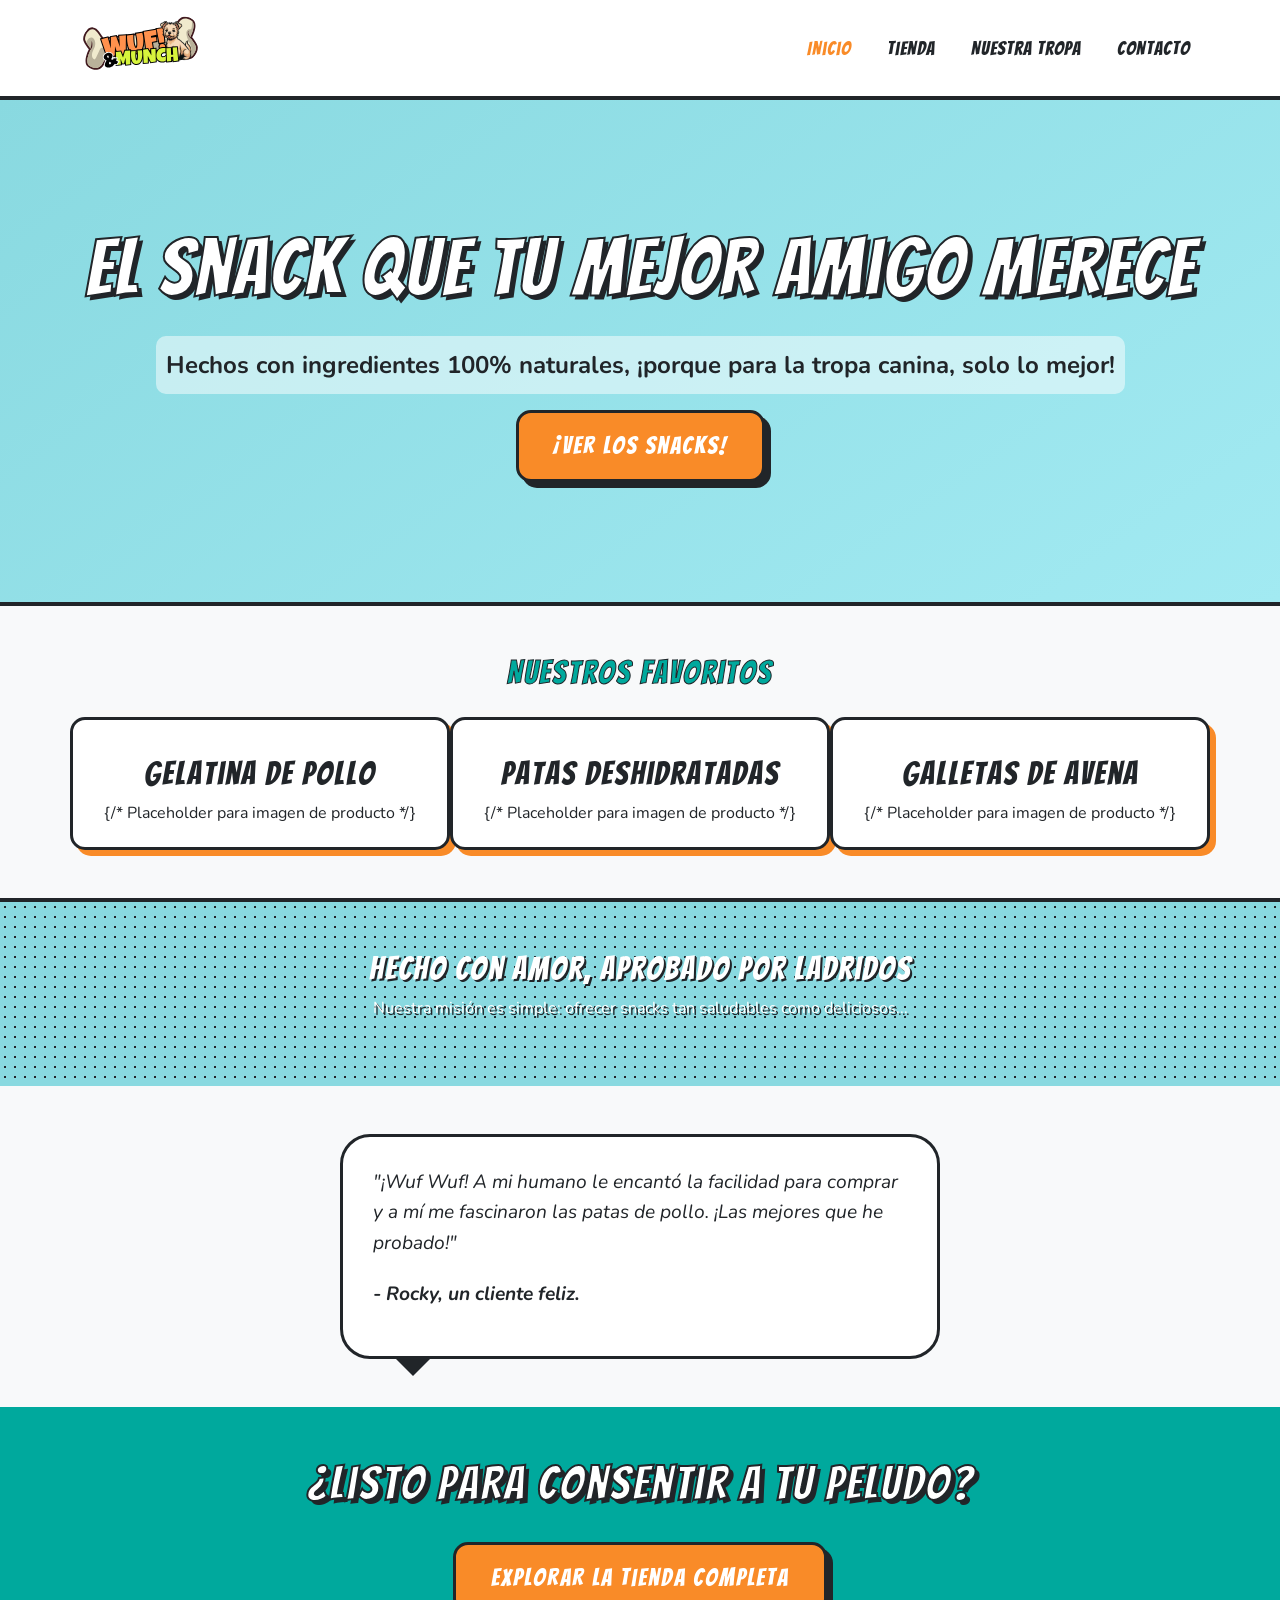
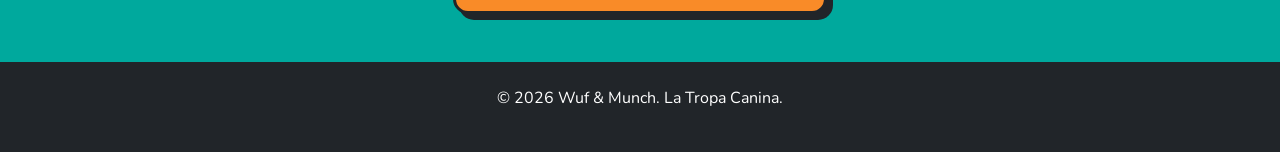
==== index.html @ 4ab07909 "Wuf & Munch version 1.0" ====
<!DOCTYPE html>
<html lang="es">
<head>
    <meta charset="UTF-8">
    <meta name="viewport" content="width=device-width, initial-scale=1.0">
    <title>Wuf & Munch - Snacks Naturales para la Tropa Canina</title>
    
    <link href="https://cdn.jsdelivr.net/npm/bootstrap@5.3.3/dist/css/bootstrap.min.css" rel="stylesheet">
    
    <link rel="preconnect" href="https://fonts.googleapis.com">
    <link rel="preconnect" href="https://fonts.gstatic.com" crossorigin>
    <link href="https://fonts.googleapis.com/css2?family=Bangers&family=Nunito:wght@400;700&display=swap" rel="stylesheet">

    <link rel="stylesheet" href="style.css">
</head>
<body>

    <nav class="navbar navbar-expand-lg">
        <div class="container">
            <a class="navbar-brand" href="#">
                <img src="img/logo 3.svg" alt="Wuf & Munch Logo" style="height:  70px;">
            </a>
            <button class="navbar-toggler" type="button" data-bs-toggle="collapse" data-bs-target="#navbarNav" aria-controls="navbarNav" aria-expanded="false" aria-label="Toggle navigation">
                <span class="navbar-toggler-icon"></span>
            </button>
            <div class="collapse navbar-collapse" id="navbarNav">
                <ul class="navbar-nav ms-auto">
                    <li class="nav-item"><a class="nav-link active" href="index.html">Inicio</a></li>
                    <li class="nav-item"><a class="nav-link" href="tienda.html">Tienda</a></li>
                    <li class="nav-item"><a class="nav-link" href="nosotros.html">Nuestra Tropa</a></li>
                    <li class="nav-item"><a class="nav-link" href="contacto.html">Contacto</a></li>
                </ul>
            </div>
        </div>
    </nav>

    <main>
        <section class="hero-section text-center">
            <div class="container">
                <h1>El Snack que tu Mejor Amigo Merece</h1>
                <p class="lead">Hechos con ingredientes 100% naturales, ¡porque para la tropa canina, solo lo mejor!</p>
                <a href="tienda.html" class="btn btn-primary btn-lg">¡Ver los Snacks!</a>
            </div>
        </section>

        <section id="productos-destacados" class="py-5">
            <div class="container">
                <h2 class="text-center">Nuestros Favoritos</h2>
                <div class="row mt-4">
                    <div class="col-md-4 text-center product-item">
                        <h3>Gelatina de Pollo</h3>
                        {/* Placeholder para imagen de producto */}
                    </div>
                    <div class="col-md-4 text-center product-item">
                        <h3>Patas Deshidratadas</h3>
                        {/* Placeholder para imagen de producto */}
                    </div>
                    <div class="col-md-4 text-center product-item">
                        <h3>Galletas de Avena</h3>
                        {/* Placeholder para imagen de producto */}
                    </div>
                </div>
            </div>
        </section>

        <section id="filosofia" class="py-5">
            <div class="container text-center">
                <h2>Hecho con Amor, Aprobado por Ladridos</h2>
                <p>Nuestra misión es simple: ofrecer snacks tan saludables como deliciosos...</p>
            </div>
        </section>
        
        <section id="testimonios" class="py-5">
            <div class="testimonial-bubble">
                <p>"¡Wuf Wuf! A mi humano le encantó la facilidad para comprar y a mí me fascinaron las patas de pollo. ¡Las mejores que he probado!"</p>
                <p class="testimonial-author">- Rocky, un cliente feliz.</p>
            </div>
            
        </section>

        <section id="cta-final" class="py-5 text-center">
            <div class="container">
                <h2>¿Listo para Consentir a tu Peludo?</h2>
                <a href="tienda.html" class="btn btn-primary btn-lg">Explorar la Tienda Completa</a>
            </div>
        </section>
    </main>
    
    <footer class="py-4 text-center">
        <div class="container">
            <p>&copy; <span id="currentYear"></span> Wuf & Munch. La Tropa Canina.</p>
        </div>
    </footer>
    
    <script src="https://cdn.jsdelivr.net/npm/bootstrap@5.3.3/dist/js/bootstrap.bundle.min.js"></script>
    <script>
        document.getElementById('currentYear').textContent = new Date().getFullYear();
    </script>
</body>
</html>
---- style.css ----
/* ============================================= */
/* ========== VARIABLES Y ESTILOS GLOBALES ========= */
/* ============================================= */

:root {
    /* Paleta de Colores "Wuf & Munch" */
    --clr-naranja-wm: #F98B28; /* Naranja vibrante del logo */
    --clr-verde-wm: #00A99D;   /* Verde/Turquesa del logo */
    --clr-azul-wm: #89D9E0;    /* Azul claro del fondo del logo */
    --clr-negro-comic: #212529; /* Negro para bordes y texto principal */
    --clr-blanco: #FFFFFF;
    --clr-fondo-claro: #F8F9FA; /* Un gris muy suave para fondos de sección */

    /* Fuentes */
    --font-titulos: 'Bangers', cursive; /* Fuente estilo cómic para títulos */
    --font-cuerpo: 'Nunito', sans-serif; /* Fuente redondeada y amigable para texto */
}

body {
    font-family: var(--font-cuerpo);
    font-size: 16px; /* Tamaño base */
    line-height: 1.6; /* Espaciado entre líneas para mejor legibilidad */
    color: var(--clr-negro-comic);
}

h1, h2, h3, h4, h5, h6 {
    font-family: var(--font-titulos);
    letter-spacing: 2px; /* Un poco de espacio entre letras para el estilo cómic */
}

/* ============================================= */
/* ============ BARRA DE NAVEGACIÓN (NAVBAR) =========== */
/* ============================================= */

.navbar {
    background-color: var(--clr-blanco);
    border-bottom: 4px solid var(--clr-negro-comic); /* Borde grueso estilo cómic */
    padding: 0.5rem 0;
}

.navbar-brand img {
    transition: transform 0.3s ease;
}

.navbar-brand img:hover {
    transform: rotate(-5deg) scale(1.1); /* Efecto divertido al pasar el mouse sobre el logo */
}

.navbar .nav-link {
    font-family: var(--font-titulos);
    font-size: 1.2rem;
    color: var(--clr-negro-comic);
    margin-left: 20px;
    letter-spacing: 1px;
    transition: color 0.3s ease;
}

.navbar .nav-link:hover,
.navbar .nav-link.active {
    color: var(--clr-naranja-wm); /* Color naranja al pasar el mouse o en la página activa */
}

/* Estilo para el botón de hamburguesa en móviles */
.navbar-toggler {
    border: 2px solid var(--clr-negro-comic);
}

.navbar-toggler-icon {
    /* Esto reemplaza el ícono por defecto de Bootstrap por uno que usa nuestro color naranja */
    background-image: url("data:image/svg+xml,%3csvg xmlns='http://www.w3.org/2000/svg' viewBox='0 0 30 30'%3e%3cpath stroke='%23F98B28' stroke-linecap='round' stroke-miterlimit='10' stroke-width='2' d='M4 7h22M4 15h22M4 23h22'/%3e%3c/svg%3e");
}

/* ============================================= */
/* ================= HERO SECTION ================ */
/* ============================================= */

.hero-section {
    /* Creamos un fondo con un degradado de nuestros colores */
    background: linear-gradient(145deg, var(--clr-azul-wm) 0%, #a2eaf2 100%);
    padding: 120px 0; /* Mucho espaciado para que sea impactante */
}

.hero-section h1 {
    font-size: 5rem; /* Tamaño de fuente grande */
    color: var(--clr-blanco);
    /* Este es un truco para crear un borde negro alrededor del texto, ¡muy estilo cómic! */
    -webkit-text-stroke: 2px var(--clr-negro-comic);
    text-stroke: 2px var(--clr-negro-comic);
    text-shadow: 4px 4px 0 var(--clr-negro-comic); /* Sombra dura para efecto 3D */
    margin-bottom: 20px;
}

.hero-section .lead {
    font-family: var(--font-cuerpo);
    font-weight: 700; /* Bold */
    font-size: 1.5rem;
    color: var(--clr-negro-comic);
    background-color: rgba(255, 255, 255, 0.5); /* Fondo semitransparente para el subtítulo */
    padding: 10px;
    border-radius: 10px;
    display: inline-block; /* Para que el fondo solo ocupe el espacio del texto */
}

.hero-section .btn {
    font-family: var(--font-titulos);
    font-size: 1.5rem;
    letter-spacing: 2px;
    background-color: var(--clr-naranja-wm);
    color: var(--clr-blanco);
    border: 3px solid var(--clr-negro-comic);
    border-radius: 15px;
    padding: 15px 35px;
    box-shadow: 6px 6px 0 var(--clr-negro-comic); /* Sombra dura para el botón */
    transition: all 0.2s ease;
}

.hero-section .btn:hover {
    background-color: var(--clr-verde-wm);
    transform: translate(2px, 2px); /* Mover el botón */
    box-shadow: 4px 4px 0 var(--clr-negro-comic); /* Reducir la sombra para dar efecto de "presionado" */
}

/* ============================================= */
/* ============ PRODUCTOS DESTACADOS ============ */
/* ============================================= */

#productos-destacados {
    background-color: var(--clr-fondo-claro);
    border-top: 4px solid var(--clr-negro-comic);
    border-bottom: 4px solid var(--clr-negro-comic);
}

#productos-destacados h2 {
    color: var(--clr-verde-wm);
    -webkit-text-stroke: 1px var(--clr-negro-comic);
    text-stroke: 1px var(--clr-negro-comic);
}

.product-item { /* Añadiremos esta clase a los divs de los productos en el HTML */
    background-color: var(--clr-blanco);
    border: 3px solid var(--clr-negro-comic);
    border-radius: 15px;
    padding: 20px;
    box-shadow: 6px 6px 0 var(--clr-naranja-wm); /* Sombra de color naranja */
}

.product-item h3 {
    font-size: 2rem;
    color: var(--clr-negro-comic);
    margin-top: 15px;
}

/* ============================================= */
/* =========== FILOSOFÍA Y TESTIMONIOS ========== */
/* ============================================= */

#filosofia {
    background-color: var(--clr-azul-wm);
    color: var(--clr-blanco);
    /* Usaremos un patrón de puntos sutil como en el logo */
    background-image: radial-gradient(var(--clr-negro-comic) 1px, transparent 1px);
    background-size: 10px 10px;
}

#filosofia h2, #filosofia p {
    color: var(--clr-blanco);
    text-shadow: 2px 2px 0 var(--clr-negro-comic); /* Sombra para legibilidad sobre el patrón */
}

#testimonios {
    background-color: var(--clr-fondo-claro);
}

#testimonios h2 {
    color: var(--clr-naranja-wm);
    -webkit-text-stroke: 1px var(--clr-negro-comic);
    text-stroke: 1px var(--clr-negro-comic);
}

.testimonial-bubble {
    background-color: var(--clr-blanco);
    border: 3px solid var(--clr-negro-comic);
    padding: 30px;
    border-radius: 30px;
    max-width: 600px; /* Limitar el ancho */
    margin: 0 auto; /* Centrar */
    position: relative;
    font-size: 1.2rem;
    font-style: italic;
}

/* Triángulo para la burbuja de diálogo (estilo cómic) */
.testimonial-bubble::after {
    content: '';
    position: absolute;
    bottom: -20px; /* Posición del triángulo */
    left: 50px;
    border-width: 20px 20px 0;
    border-style: solid;
    border-color: var(--clr-negro-comic) transparent;
    display: block;
    width: 0;
}

.testimonial-author {
    margin-top: 20px;
    font-weight: 700;
}

/* ============================================= */
/* =============== CTA FINAL Y FOOTER ================ */
/* ============================================= */

#cta-final {
    background-color: var(--clr-verde-wm);
    padding: 80px 0;
}

#cta-final h2 {
    font-size: 3rem;
    color: var(--clr-blanco);
    -webkit-text-stroke: 2px var(--clr-negro-comic);
    text-stroke: 2px var(--clr-negro-comic);
    text-shadow: 4px 4px 0 var(--clr-negro-comic);
    margin-bottom: 30px;
}

#cta-final .btn {
    /* Reutilizamos el estilo del botón del hero */
    font-family: var(--font-titulos);
    font-size: 1.5rem;
    letter-spacing: 2px;
    background-color: var(--clr-naranja-wm);
    color: var(--clr-blanco);
    border: 3px solid var(--clr-negro-comic);
    border-radius: 15px;
    padding: 15px 35px;
    box-shadow: 6px 6px 0 var(--clr-negro-comic);
    transition: all 0.2s ease;
}

#cta-final .btn:hover {
    background-color: var(--clr-blanco);
    color: var(--clr-naranja-wm);
    transform: translate(2px, 2px);
    box-shadow: 4px 4px 0 var(--clr-negro-comic);
}

footer {
    background-color: var(--clr-negro-comic);
    color: var(--clr-blanco);
    padding: 20px 0;
}

/* ============================================= */
/* ============= PÁGINA DE TIENDA ============== */
/* ============================================= */

/* Estilo para el título H1 de la página de la tienda */
main h1.text-center {
    color: var(--clr-verde-wm);
    -webkit-text-stroke: 1px var(--clr-negro-comic);
    text-stroke: 2px var(--clr-negro-comic);
    text-shadow: 3px 3px 0 rgba(0,0,0,0.3);
}

/* Estilos para las tarjetas de producto en la tienda */
.product-card {
    background-color: var(--clr-blanco);
    border: 2px solid var(--clr-negro-comic);
    border-radius: 10px;
    box-shadow: 4px 4px 0 var(--clr-negro-comic); /* Sombra dura para efecto 3D */
    transition: all 0.2s ease-in-out;
    height: 100%; /* Para que todas las tarjetas en una fila tengan la misma altura */
    display: flex;
    flex-direction: column; /* Organiza el contenido en columna */
}

.product-card:hover {
    transform: translate(-3px, -3px); /* Efecto de "salto" al pasar el mouse */
    box-shadow: 9px 9px 0 var(--clr-negro-comic);
}

.product-card .card-img-top {
    border-bottom: 3px solid var(--clr-negro-comic);
}

.product-card .card-body {
    padding: 1rem;
    display: flex;
    flex-direction: column;
    flex-grow: 1; /* Permite que el card-body crezca para llenar el espacio */
}

.product-card .card-title {
    font-family: var(--font-titulos);
    font-size: 1.5rem;
    color: var(--clr-negro-comic);
    text-stroke: 1px var(--clr-negro-comic);
    text-shadow: 3px 3px 0 rgba(0,0,0,0.1);
    letter-spacing: 1px;
}

.product-card .card-text {
    font-family: var(--font-cuerpo);
    font-size: 0.9rem;
    flex-grow: 1; /* Empuja el precio y el botón hacia abajo */
}

.product-card .card-text small {
    font-weight: 700;
}

/* Estilo para el botón "Añadir al Carrito" */
.product-card .btn {
    font-family: var(--font-titulos);
    background-color: var(--clr-naranja-wm);
    color: var(--clr-blanco);
    border: 2px solid var(--clr-negro-comic);
    border-radius: 8px;
    letter-spacing: 1px;
    box-shadow: 3px 3px 0 var(--clr-negro-comic);
    transition: all 0.2s ease;
    width: 100%; /* El botón ocupa todo el ancho de la tarjeta */
}

.product-card .btn:hover {
    background-color: var(--clr-verde-wm);
    transform: translate(1px, 1px);
    box-shadow: 2px 2px 0 var(--clr-negro-comic);
}

/* ============================================= */
/* ============= PÁGINA DE CONTACTO ============ */
/* ============================================= */

/* Estilo para el contenedor de la información de contacto directo */
.contact-info-item {
    margin-bottom: 1rem; /* Espacio entre los ítems de contacto */
    font-size: 1.1rem;
}

.contact-info-item strong {
    color: var(--clr-verde-wm); /* Color de acento para 'WhatsApp:' y 'Email:' */
}

/* Estilo para los campos del formulario */
#contact-form .form-label {
    font-family: var(--font-cuerpo);
    font-weight: 700; /* Hacemos las etiquetas un poco más gruesas */
    color: var(--clr-negro-comic);
}

#contact-form .form-control {
    border: 2px solid var(--clr-negro-comic); /* Borde consistente con el estilo */
    border-radius: 8px;
    padding: 10px;
    transition: box-shadow 0.2s ease, border-color 0.2s ease;
}

/* Efecto al hacer clic o enfocarse en un campo del formulario */
#contact-form .form-control:focus {
    border-color: var(--clr-naranja-wm);
    box-shadow: 0 0 0 3px rgba(249, 139, 40, 0.4); /* Sombra exterior naranja */
    outline: none; /* Quitamos el borde azul por defecto del navegador */
}

/* Estilo para el botón de Enviar del formulario */
#contact-form .btn {
    /* Reutilizamos el estilo de nuestros botones principales */
    font-family: var(--font-titulos);
    font-size: 1.2rem;
    letter-spacing: 2px;
    background-color: var(--clr-naranja-wm);
    color: var(--clr-blanco);
    border: 3px solid var(--clr-negro-comic);
    border-radius: 15px;
    padding: 10px 30px;
    box-shadow: 4px 4px 0 var(--clr-negro-comic);
    transition: all 0.2s ease;
}

#contact-form .btn:hover {
    background-color: var(--clr-verde-wm);
    transform: translate(2px, 2px);
    box-shadow: 2px 2px 0 var(--clr-negro-comic);
}
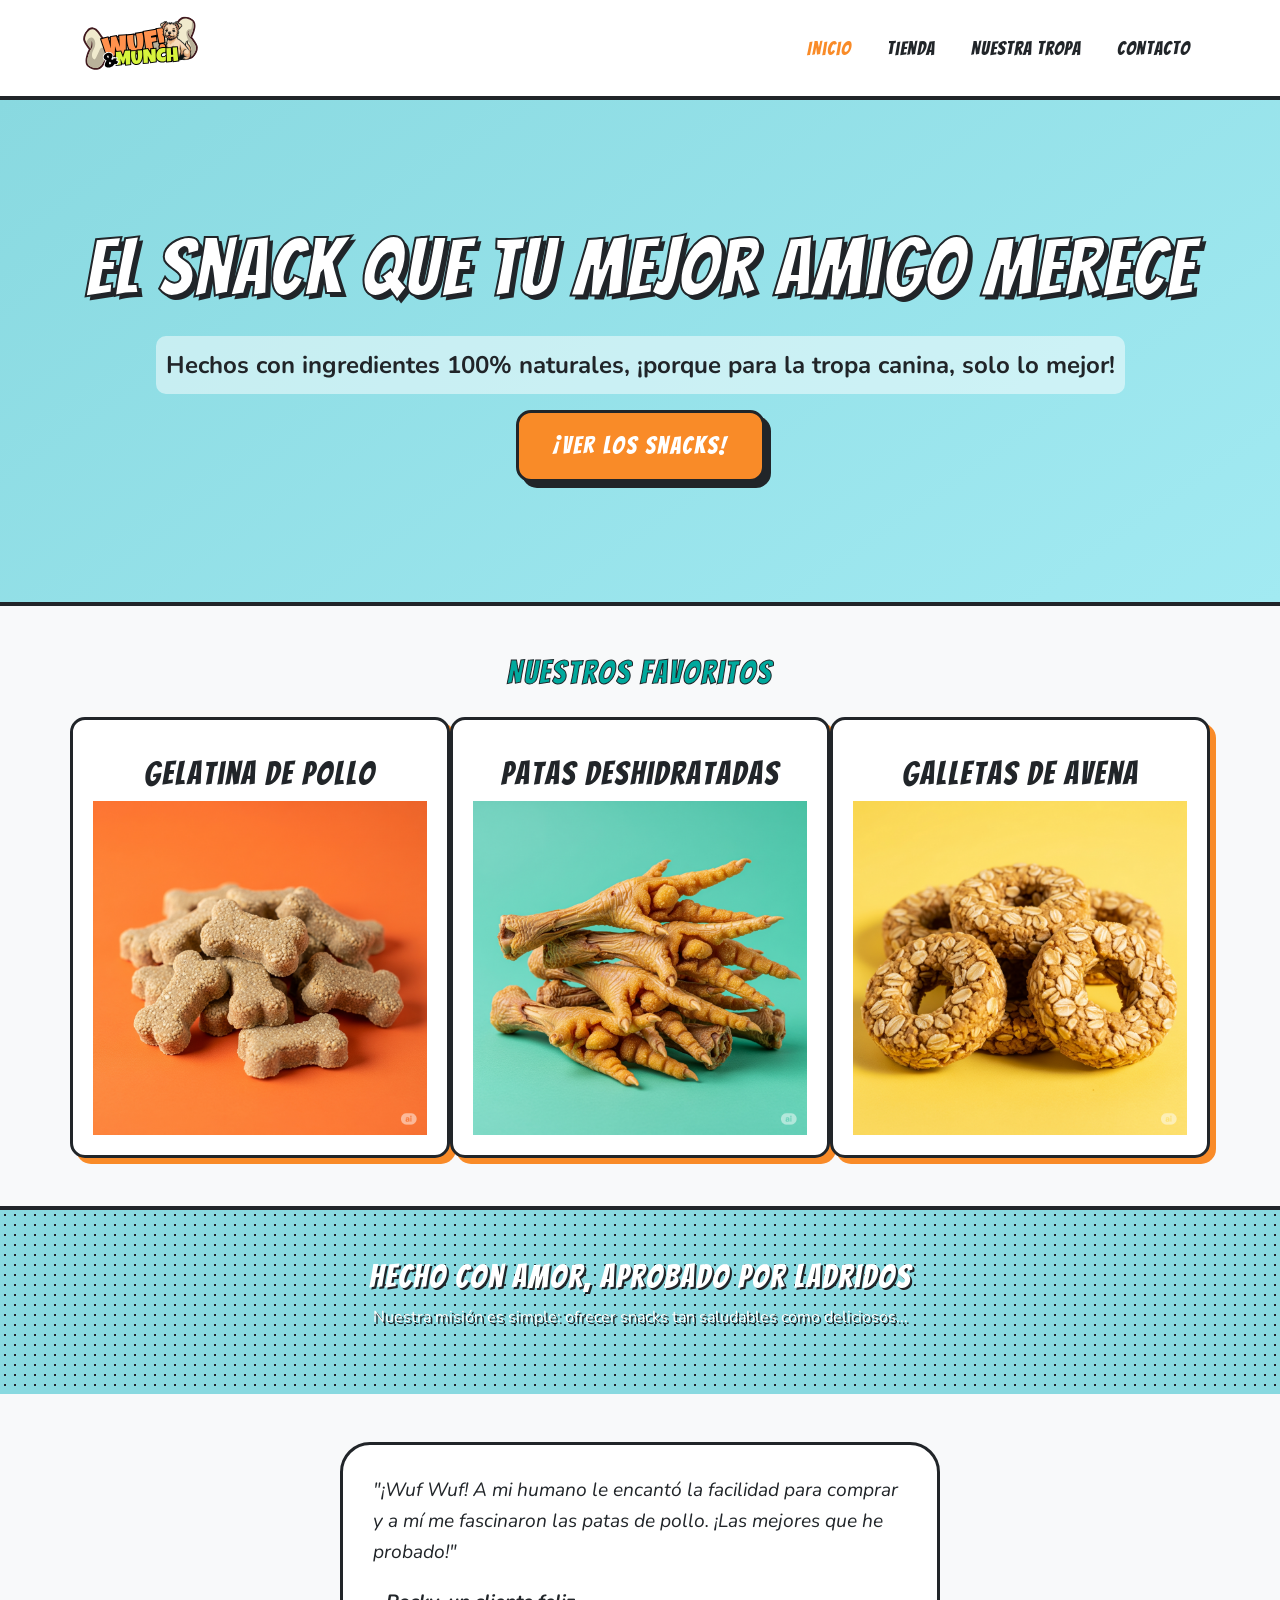
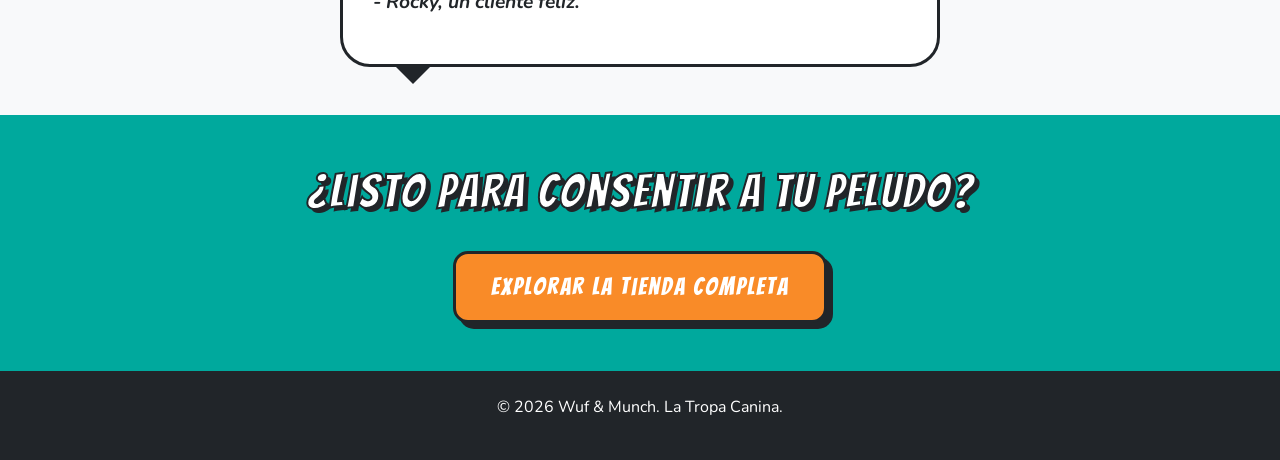
==== commit 4eebbf1e: "Agregando Productos y precios" ====
--- a/index.html
+++ b/index.html
@@ -49,15 +49,15 @@
                 <div class="row mt-4">
                     <div class="col-md-4 text-center product-item">
                         <h3>Gelatina de Pollo</h3>
-                        {/* Placeholder para imagen de producto */}
+                        <img src="img/GelatinaPollo.png" class="card-img-top">
                     </div>
                     <div class="col-md-4 text-center product-item">
                         <h3>Patas Deshidratadas</h3>
-                        {/* Placeholder para imagen de producto */}
+                        <img src="img/PatasPollo.png" class="card-img-top">
                     </div>
                     <div class="col-md-4 text-center product-item">
                         <h3>Galletas de Avena</h3>
-                        {/* Placeholder para imagen de producto */}
+                        <img src="img/galletasAvena.png" class="card-img-top">
                     </div>
                 </div>
             </div>
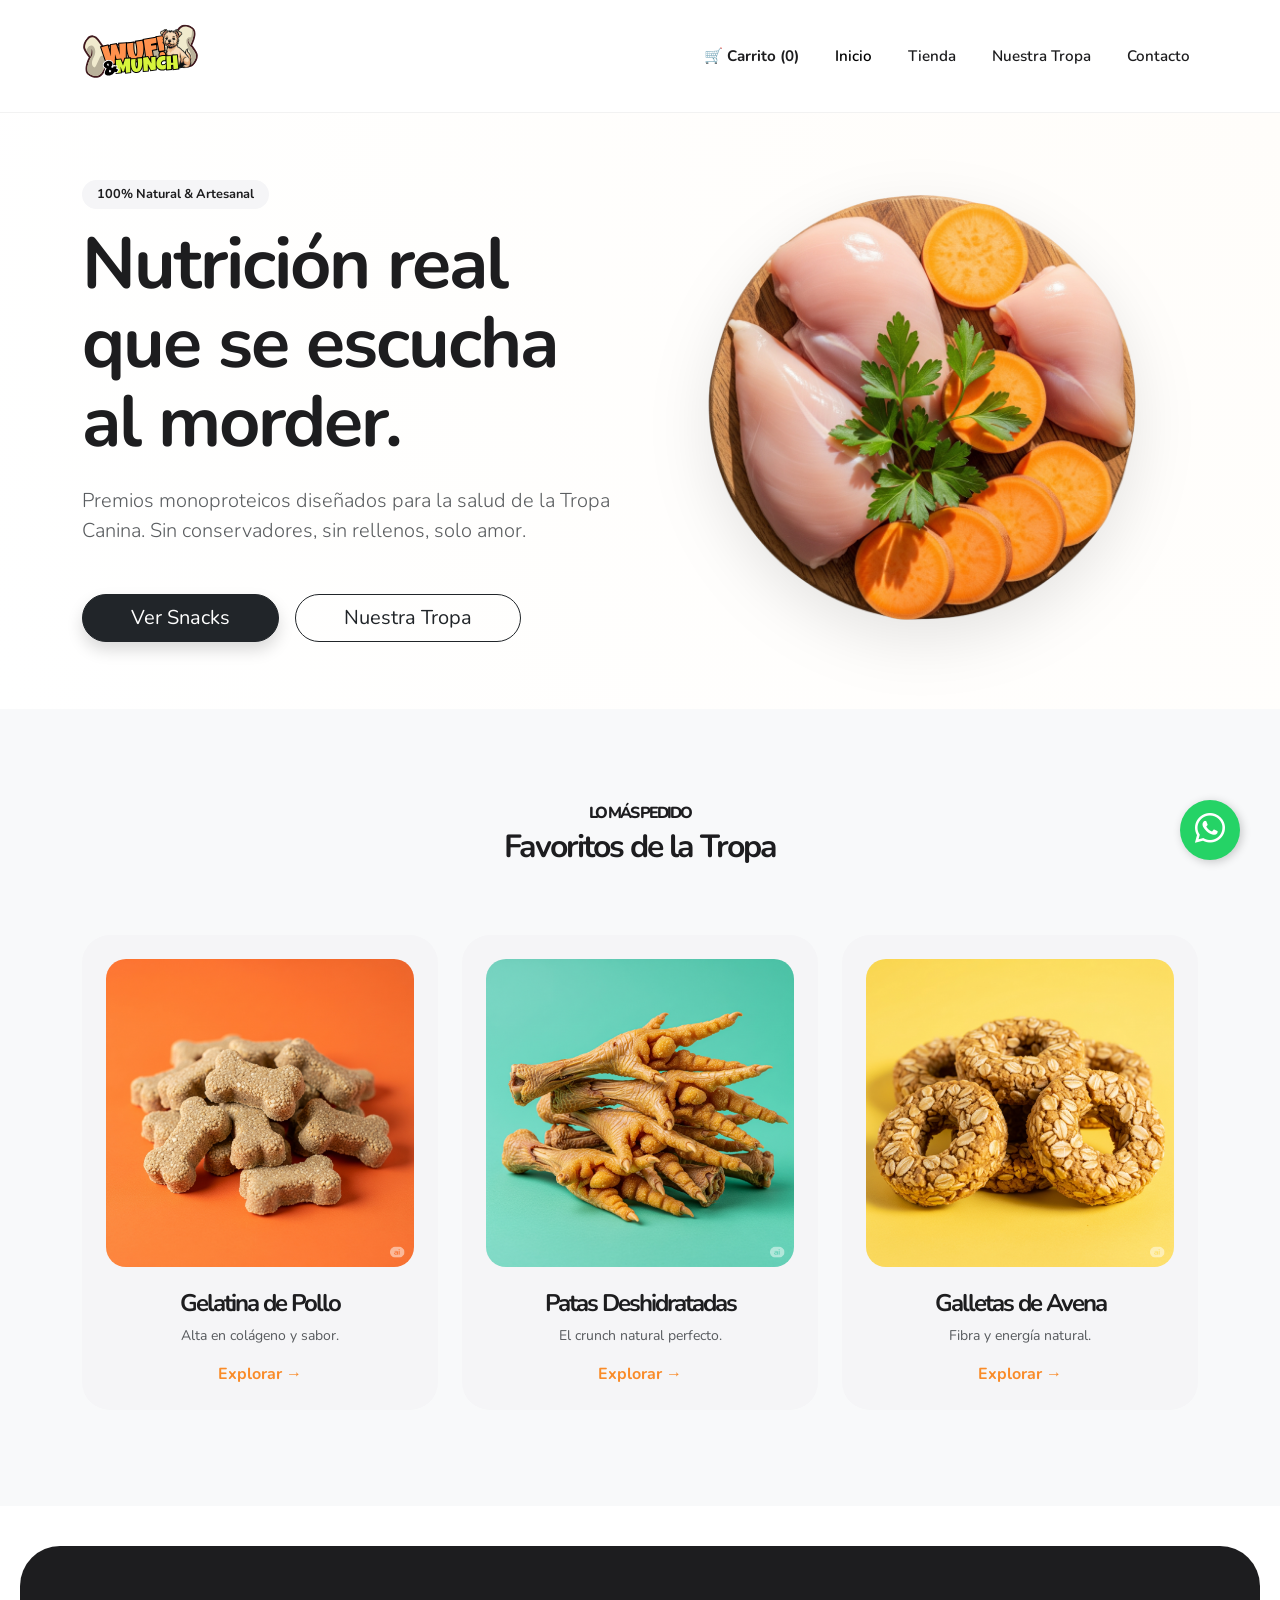
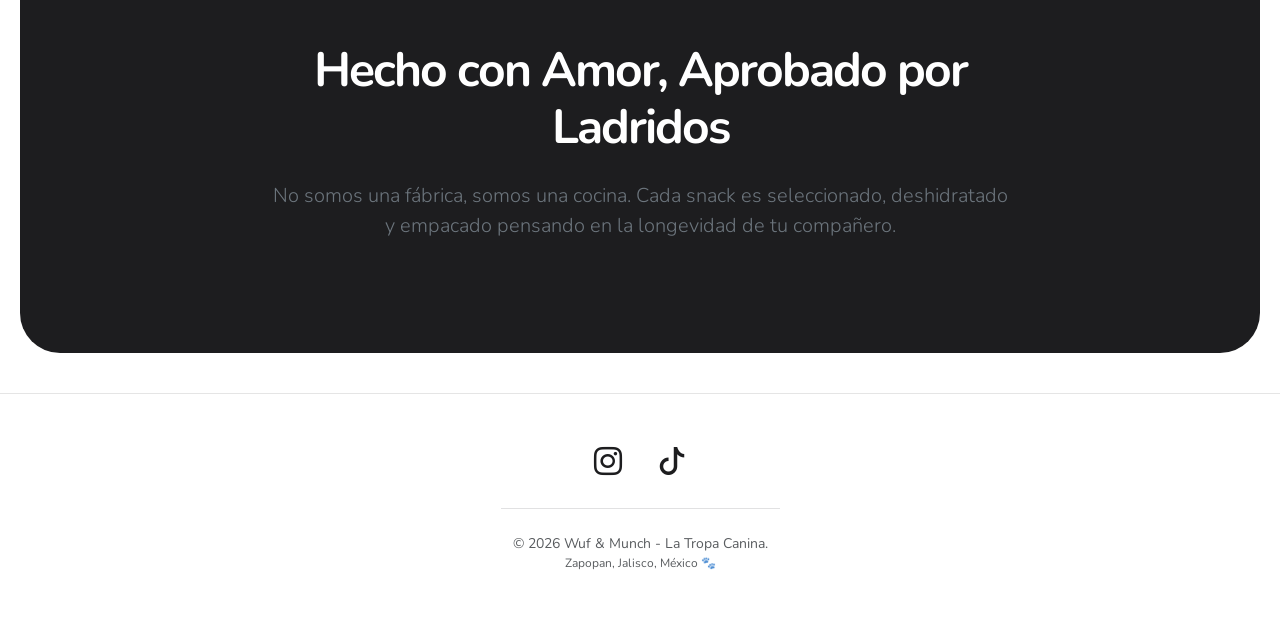
==== commit 65fedc91: "Actualización de diseño minimalista" ====
--- a/index.html
+++ b/index.html
@@ -6,7 +6,7 @@
     <title>Wuf & Munch - Snacks Naturales para la Tropa Canina</title>
     
     <link href="https://cdn.jsdelivr.net/npm/bootstrap@5.3.3/dist/css/bootstrap.min.css" rel="stylesheet">
-    
+    <link rel="stylesheet" href="https://cdn.jsdelivr.net/npm/bootstrap-icons@1.11.3/font/bootstrap-icons.min.css">
     <link rel="preconnect" href="https://fonts.googleapis.com">
     <link rel="preconnect" href="https://fonts.gstatic.com" crossorigin>
     <link href="https://fonts.googleapis.com/css2?family=Bangers&family=Nunito:wght@400;700&display=swap" rel="stylesheet">
@@ -25,6 +25,7 @@
             </button>
             <div class="collapse navbar-collapse" id="navbarNav">
                 <ul class="navbar-nav ms-auto">
+                    <li class="nav-item"><a class="nav-link fw-bold" href="tienda.html#checkout-section" id="cart-button">🛒 <span id="cart-text">Carrito</span> (<span id="cart-count">0</span>)</a></li>                                   
                     <li class="nav-item"><a class="nav-link active" href="index.html">Inicio</a></li>
                     <li class="nav-item"><a class="nav-link" href="tienda.html">Tienda</a></li>
                     <li class="nav-item"><a class="nav-link" href="nosotros.html">Nuestra Tropa</a></li>
@@ -35,66 +36,106 @@
     </nav>
 
     <main>
-        <section class="hero-section text-center">
-            <div class="container">
-                <h1>El Snack que tu Mejor Amigo Merece</h1>
-                <p class="lead">Hechos con ingredientes 100% naturales, ¡porque para la tropa canina, solo lo mejor!</p>
-                <a href="tienda.html" class="btn btn-primary btn-lg">¡Ver los Snacks!</a>
+        <section class="hero-section d-flex align-items-center py-5">
+            <div class="container"> 
+                <div class="row align-items-center">
+                    <div class="col-md-6 text-center text-md-start mb-5 mb-md-0">
+                        <span class="badge-premium mb-3 d-inline-block" style="background: var(--clr-gris-suave); padding: 5px 15px; border-radius: 20px; font-size: 0.8rem; font-weight: 700;">100% Natural & Artesanal</span>
+                        <h1 class="display-3 fw-bold mb-4">Nutrición real que se escucha al morder.</h1>
+                        <p class="lead mb-5 text-muted">Premios monoproteicos diseñados para la salud de la Tropa Canina. Sin conservadores, sin rellenos, solo amor.</p>
+                        <div class="d-flex gap-3 justify-content-center justify-content-md-start">
+                            <a href="tienda.html" class="btn btn-dark btn-lg px-5 rounded-pill shadow">Ver Snacks</a>
+                            <a href="nosotros.html" class="btn btn-outline-dark btn-lg px-5 rounded-pill">Nuestra Tropa</a>
+                        </div>
+                    </div>
+                    
+                    <div class="col-md-6 hero-image-container text-center">
+                        <img src="img/HeroSnack.png" alt="Snack Premium" class="img-fluid floating-img" style="max-height: 500px;">
+                    </div>
+                </div>
             </div>
         </section>
 
-        <section id="productos-destacados" class="py-5">
-            <div class="container">
-                <h2 class="text-center">Nuestros Favoritos</h2>
-                <div class="row mt-4">
-                    <div class="col-md-4 text-center product-item">
-                        <h3>Gelatina de Pollo</h3>
-                        <img src="img/GelatinaPollo.png" class="card-img-top">
+        <section id="productos-destacados" class="py-5 bg-light">
+            <div class="container py-5">
+                <h6 class="text-center text-uppercase ls-2 mb-2 color-accent">Lo más pedido</h6>
+                <h2 class="text-center mb-5 fw-bold">Favoritos de la Tropa</h2>
+                
+                <div class="row g-4 mt-2">
+                    <div class="col-md-4">
+                        <div class="product-card text-center p-4">
+                            <div class="img-wrapper mb-4">
+                                <img src="img/GelatinaPollo.png" class="img-fluid" alt="Gelatina de Pollo">
+                            </div>
+                            <h4 class="fw-bold">Gelatina de Pollo</h4>
+                            <p class="text-muted small">Alta en colágeno y sabor.</p>
+                            <a href="tienda.html" class="btn-link text-decoration-none fw-bold" style="color: var(--clr-naranja-wm);">Explorar →</a>
+                        </div>
                     </div>
-                    <div class="col-md-4 text-center product-item">
-                        <h3>Patas Deshidratadas</h3>
-                        <img src="img/PatasPollo.png" class="card-img-top">
+                    <div class="col-md-4">
+                        <div class="product-card text-center p-4">
+                            <div class="img-wrapper mb-4">
+                                <img src="img/PatasPollo.png" class="img-fluid" alt="Patas Deshidratadas">
+                            </div>
+                            <h4 class="fw-bold">Patas Deshidratadas</h4>
+                            <p class="text-muted small">El crunch natural perfecto.</p>
+                            <a href="tienda.html" class="btn-link text-decoration-none fw-bold" style="color: var(--clr-naranja-wm);">Explorar →</a>
+                        </div>
                     </div>
-                    <div class="col-md-4 text-center product-item">
-                        <h3>Galletas de Avena</h3>
-                        <img src="img/galletasAvena.png" class="card-img-top">
+                    <div class="col-md-4">
+                        <div class="product-card text-center p-4">
+                            <div class="img-wrapper mb-4">
+                                <img src="img/galletasAvena.png" class="img-fluid" alt="Galletas de Avena">
+                            </div>
+                            <h4 class="fw-bold">Galletas de Avena</h4>
+                            <p class="text-muted small">Fibra y energía natural.</p>
+                            <a href="tienda.html" class="btn-link text-decoration-none fw-bold" style="color: var(--clr-naranja-wm);">Explorar →</a>
+                        </div>
                     </div>
                 </div>
             </div>
         </section>
 
         <section id="filosofia" class="py-5">
-            <div class="container text-center">
-                <h2>Hecho con Amor, Aprobado por Ladridos</h2>
-                <p>Nuestra misión es simple: ofrecer snacks tan saludables como deliciosos...</p>
-            </div>
-        </section>
-        
-        <section id="testimonios" class="py-5">
-            <div class="testimonial-bubble">
-                <p>"¡Wuf Wuf! A mi humano le encantó la facilidad para comprar y a mí me fascinaron las patas de pollo. ¡Las mejores que he probado!"</p>
-                <p class="testimonial-author">- Rocky, un cliente feliz.</p>
-            </div>
-            
-        </section>
-
-        <section id="cta-final" class="py-5 text-center">
-            <div class="container">
-                <h2>¿Listo para Consentir a tu Peludo?</h2>
-                <a href="tienda.html" class="btn btn-primary btn-lg">Explorar la Tienda Completa</a>
+            <div class="container py-5 text-center">
+                <div class="row justify-content-center">
+                    <div class="col-lg-8">
+                        <h2 class="display-5 fw-bold mb-4">Hecho con Amor, Aprobado por Ladridos</h2>
+                        <p class="lead text-secondary">No somos una fábrica, somos una cocina. Cada snack es seleccionado, deshidratado y empacado pensando en la longevidad de tu compañero.</p>
+                    </div>
+                </div>
             </div>
         </section>
     </main>
     
-    <footer class="py-4 text-center">
+    <footer class="py-5 text-center">
         <div class="container">
-            <p>&copy; <span id="currentYear"></span> Wuf & Munch. La Tropa Canina.</p>
+            <div class="mb-4">
+                <a href="https://www.instagram.com/tu_usuario" target="_blank" class="text-dark mx-3 fs-3 transition-icon">
+                    <i class="bi bi-instagram"></i>
+                </a>
+                <a href="https://www.tiktok.com/@tu_usuario" target="_blank" class="text-dark mx-3 fs-3 transition-icon">
+                    <i class="bi bi-tiktok"></i>
+                </a>
+            </div>
+            
+            <hr class="w-25 mx-auto mb-4 opacity-10">
+            
+            <p class="text-muted small mb-0">
+                &copy; <span id="currentYear"></span> Wuf & Munch - La Tropa Canina.
+            </p>
+            <p class="text-muted x-small">Zapopan, Jalisco, México 🐾</p>
         </div>
     </footer>
     
     <script src="https://cdn.jsdelivr.net/npm/bootstrap@5.3.3/dist/js/bootstrap.bundle.min.js"></script>
-    <script>
-        document.getElementById('currentYear').textContent = new Date().getFullYear();
-    </script>
+    <script src="script.js"></script>
+
+    <a href="https://wa.me/523325131513?text=¡Hola!%20Tengo%20una%20duda%20sobre%20los%20snacks%20de%20Wuf%20%26%20Munch%20🐾" 
+        class="whatsapp-float" 
+        target="_blank">
+        <i class="bi bi-whatsapp"></i>
+    </a>
+
 </body>
 </html>
--- a/style.css
+++ b/style.css
@@ -3,71 +3,58 @@
 /* ============================================= */
 
 :root {
-    /* Paleta de Colores "Wuf & Munch" */
-    --clr-naranja-wm: #F98B28; /* Naranja vibrante del logo */
-    --clr-verde-wm: #00A99D;   /* Verde/Turquesa del logo */
-    --clr-azul-wm: #89D9E0;    /* Azul claro del fondo del logo */
-    --clr-negro-comic: #212529; /* Negro para bordes y texto principal */
+    --clr-naranja-wm: #F98B28; 
+    --clr-verde-wm: #00A99D;   
+    --clr-azul-wm: #89D9E0;    
+    --clr-negro-apple: #1D1D1F; 
+    --clr-gris-suave: #F5F5F7;  
     --clr-blanco: #FFFFFF;
-    --clr-fondo-claro: #F8F9FA; /* Un gris muy suave para fondos de sección */
-
-    /* Fuentes */
-    --font-titulos: 'Bangers', cursive; /* Fuente estilo cómic para títulos */
-    --font-cuerpo: 'Nunito', sans-serif; /* Fuente redondeada y amigable para texto */
+    --font-principal: 'Nunito', sans-serif;
 }
 
 body {
-    font-family: var(--font-cuerpo);
-    font-size: 16px; /* Tamaño base */
-    line-height: 1.6; /* Espaciado entre líneas para mejor legibilidad */
-    color: var(--clr-negro-comic);
+    font-family: var(--font-principal);
+    background-color: var(--clr-blanco);
+    color: var(--clr-negro-apple);
+    -webkit-font-smoothing: antialiased;
+    overflow-x: hidden; /* Evita scroll horizontal accidental */
 }
 
 h1, h2, h3, h4, h5, h6 {
-    font-family: var(--font-titulos);
-    letter-spacing: 2px; /* Un poco de espacio entre letras para el estilo cómic */
-}
-
-/* ============================================= */
-/* ============ BARRA DE NAVEGACIÓN (NAVBAR) =========== */
+    font-weight: 800;
+    letter-spacing: -2px;
+    line-height: 1.05;
+}
+
+/* ============================================= */
+/* ============ BARRA DE NAVEGACIÓN =========== */
 /* ============================================= */
 
 .navbar {
-    background-color: var(--clr-blanco);
-    border-bottom: 4px solid var(--clr-negro-comic); /* Borde grueso estilo cómic */
-    padding: 0.5rem 0;
+    background-color: rgba(255, 255, 255, 0.85); 
+    backdrop-filter: blur(15px); 
+    border-bottom: 1px solid rgba(0,0,0,0.05);
+    position: sticky;
+    top: 0;
+    z-index: 1000;
+    padding: 1rem 0;
 }
 
 .navbar-brand img {
     transition: transform 0.3s ease;
 }
 
-.navbar-brand img:hover {
-    transform: rotate(-5deg) scale(1.1); /* Efecto divertido al pasar el mouse sobre el logo */
-}
-
 .navbar .nav-link {
-    font-family: var(--font-titulos);
-    font-size: 1.2rem;
-    color: var(--clr-negro-comic);
+    font-weight: 600;
+    font-size: 0.95rem;
+    color: var(--clr-negro-apple);
     margin-left: 20px;
-    letter-spacing: 1px;
-    transition: color 0.3s ease;
-}
-
-.navbar .nav-link:hover,
-.navbar .nav-link.active {
-    color: var(--clr-naranja-wm); /* Color naranja al pasar el mouse o en la página activa */
-}
-
-/* Estilo para el botón de hamburguesa en móviles */
-.navbar-toggler {
-    border: 2px solid var(--clr-negro-comic);
-}
-
-.navbar-toggler-icon {
-    /* Esto reemplaza el ícono por defecto de Bootstrap por uno que usa nuestro color naranja */
-    background-image: url("data:image/svg+xml,%3csvg xmlns='http://www.w3.org/2000/svg' viewBox='0 0 30 30'%3e%3cpath stroke='%23F98B28' stroke-linecap='round' stroke-miterlimit='10' stroke-width='2' d='M4 7h22M4 15h22M4 23h22'/%3e%3c/svg%3e");
+    transition: all 0.3s ease;
+}
+
+.navbar .nav-link:hover {
+    color: var(--clr-naranja-wm);
+    transform: translateY(-2px);
 }
 
 /* ============================================= */
@@ -75,313 +62,173 @@
 /* ============================================= */
 
 .hero-section {
-    /* Creamos un fondo con un degradado de nuestros colores */
-    background: linear-gradient(145deg, var(--clr-azul-wm) 0%, #a2eaf2 100%);
-    padding: 120px 0; /* Mucho espaciado para que sea impactante */
+    padding: 120px 0;
+    background: radial-gradient(circle at top right, #fffdfa 0%, #ffffff 100%);
 }
 
 .hero-section h1 {
-    font-size: 5rem; /* Tamaño de fuente grande */
+    font-size: 4.5rem;
+    line-height: 1.1;
+    margin-bottom: 1.5rem;
+}
+
+.hero-section .lead {
+    font-size: 1.25rem;
+    color: #6e6e73; /* Gris estilo subtítulo Apple */
+    margin-bottom: 2rem;
+}
+
+.hero-section .btn-primary {
+    background-color: var(--clr-negro-apple);
+    border: none;
+    border-radius: 50px;
+    padding: 16px 40px;
+    font-weight: 600;
+    transition: all 0.3s cubic-bezier(0.4, 0, 0.2, 1);
+}
+
+.hero-section .btn-primary:hover {
+    background-color: var(--clr-naranja-wm);
+    transform: scale(1.05) translateY(-2px);
+    box-shadow: 0 15px 30px rgba(0,0,0,0.1);
+}
+
+/* ============================================= */
+/* ============ PRODUCTOS DESTACADOS ============ */
+/* ============================================= */
+
+#productos-destacados {
+    background-color: var(--clr-blanco);
+    padding: 100px 0;
+}
+
+.product-card {
+    background: var(--clr-gris-suave);
+    border: none;
+    border-radius: 28px;
+    padding: 40px 20px;
+    transition: all 0.5s cubic-bezier(0.15, 0.83, 0.66, 1);
+    height: 100%;
+}
+
+.product-card:hover {
+    background: #ffffff;
+    transform: translateY(-15px);
+    box-shadow: 0 40px 80px rgba(0,0,0,0.08);
+}
+
+.img-wrapper {
+    overflow: hidden;
+    border-radius: 20px;
+}
+
+.img-wrapper img {
+    transition: transform 0.7s ease;
+}
+
+.product-card:hover .img-wrapper img {
+    transform: scale(1.15);
+}
+
+/* ============================================= */
+/* =========== FILOSOFÍA Y TESTIMONIOS ========== */
+/* ============================================= */
+
+#filosofia {
+    background-color: var(--clr-negro-apple);
     color: var(--clr-blanco);
-    /* Este es un truco para crear un borde negro alrededor del texto, ¡muy estilo cómic! */
-    -webkit-text-stroke: 2px var(--clr-negro-comic);
-    text-stroke: 2px var(--clr-negro-comic);
-    text-shadow: 4px 4px 0 var(--clr-negro-comic); /* Sombra dura para efecto 3D */
-    margin-bottom: 20px;
-}
-
-.hero-section .lead {
-    font-family: var(--font-cuerpo);
-    font-weight: 700; /* Bold */
-    font-size: 1.5rem;
-    color: var(--clr-negro-comic);
-    background-color: rgba(255, 255, 255, 0.5); /* Fondo semitransparente para el subtítulo */
-    padding: 10px;
-    border-radius: 10px;
-    display: inline-block; /* Para que el fondo solo ocupe el espacio del texto */
-}
-
-.hero-section .btn {
-    font-family: var(--font-titulos);
-    font-size: 1.5rem;
-    letter-spacing: 2px;
-    background-color: var(--clr-naranja-wm);
-    color: var(--clr-blanco);
-    border: 3px solid var(--clr-negro-comic);
-    border-radius: 15px;
-    padding: 15px 35px;
-    box-shadow: 6px 6px 0 var(--clr-negro-comic); /* Sombra dura para el botón */
-    transition: all 0.2s ease;
-}
-
-.hero-section .btn:hover {
-    background-color: var(--clr-verde-wm);
-    transform: translate(2px, 2px); /* Mover el botón */
-    box-shadow: 4px 4px 0 var(--clr-negro-comic); /* Reducir la sombra para dar efecto de "presionado" */
-}
-
-/* ============================================= */
-/* ============ PRODUCTOS DESTACADOS ============ */
-/* ============================================= */
-
-#productos-destacados {
-    background-color: var(--clr-fondo-claro);
-    border-top: 4px solid var(--clr-negro-comic);
-    border-bottom: 4px solid var(--clr-negro-comic);
-}
-
-#productos-destacados h2 {
-    color: var(--clr-verde-wm);
-    -webkit-text-stroke: 1px var(--clr-negro-comic);
-    text-stroke: 1px var(--clr-negro-comic);
-}
-
-.product-item { /* Añadiremos esta clase a los divs de los productos en el HTML */
-    background-color: var(--clr-blanco);
-    border: 3px solid var(--clr-negro-comic);
-    border-radius: 15px;
-    padding: 20px;
-    box-shadow: 6px 6px 0 var(--clr-naranja-wm); /* Sombra de color naranja */
-}
-
-.product-item h3 {
-    font-size: 2rem;
-    color: var(--clr-negro-comic);
-    margin-top: 15px;
-}
-
-/* ============================================= */
-/* =========== FILOSOFÍA Y TESTIMONIOS ========== */
-/* ============================================= */
-
-#filosofia {
-    background-color: var(--clr-azul-wm);
-    color: var(--clr-blanco);
-    /* Usaremos un patrón de puntos sutil como en el logo */
-    background-image: radial-gradient(var(--clr-negro-comic) 1px, transparent 1px);
-    background-size: 10px 10px;
-}
-
-#filosofia h2, #filosofia p {
-    color: var(--clr-blanco);
-    text-shadow: 2px 2px 0 var(--clr-negro-comic); /* Sombra para legibilidad sobre el patrón */
+    border-radius: 40px; /* Bordes redondeados en la sección para look moderno */
+    margin: 40px 20px;
+    padding: 100px 0;
 }
 
 #testimonios {
-    background-color: var(--clr-fondo-claro);
-}
-
-#testimonios h2 {
-    color: var(--clr-naranja-wm);
-    -webkit-text-stroke: 1px var(--clr-negro-comic);
-    text-stroke: 1px var(--clr-negro-comic);
+    padding: 100px 0;
+    background-color: var(--clr-gris-suave);
 }
 
 .testimonial-bubble {
     background-color: var(--clr-blanco);
-    border: 3px solid var(--clr-negro-comic);
-    padding: 30px;
-    border-radius: 30px;
-    max-width: 600px; /* Limitar el ancho */
-    margin: 0 auto; /* Centrar */
-    position: relative;
-    font-size: 1.2rem;
-    font-style: italic;
-}
-
-/* Triángulo para la burbuja de diálogo (estilo cómic) */
-.testimonial-bubble::after {
-    content: '';
-    position: absolute;
-    bottom: -20px; /* Posición del triángulo */
-    left: 50px;
-    border-width: 20px 20px 0;
-    border-style: solid;
-    border-color: var(--clr-negro-comic) transparent;
-    display: block;
-    width: 0;
-}
-
-.testimonial-author {
-    margin-top: 20px;
-    font-weight: 700;
-}
-
-/* ============================================= */
-/* =============== CTA FINAL Y FOOTER ================ */
-/* ============================================= */
-
-#cta-final {
-    background-color: var(--clr-verde-wm);
-    padding: 80px 0;
-}
-
-#cta-final h2 {
-    font-size: 3rem;
-    color: var(--clr-blanco);
-    -webkit-text-stroke: 2px var(--clr-negro-comic);
-    text-stroke: 2px var(--clr-negro-comic);
-    text-shadow: 4px 4px 0 var(--clr-negro-comic);
-    margin-bottom: 30px;
-}
-
-#cta-final .btn {
-    /* Reutilizamos el estilo del botón del hero */
-    font-family: var(--font-titulos);
-    font-size: 1.5rem;
-    letter-spacing: 2px;
-    background-color: var(--clr-naranja-wm);
-    color: var(--clr-blanco);
-    border: 3px solid var(--clr-negro-comic);
-    border-radius: 15px;
-    padding: 15px 35px;
-    box-shadow: 6px 6px 0 var(--clr-negro-comic);
-    transition: all 0.2s ease;
-}
-
-#cta-final .btn:hover {
-    background-color: var(--clr-blanco);
-    color: var(--clr-naranja-wm);
-    transform: translate(2px, 2px);
-    box-shadow: 4px 4px 0 var(--clr-negro-comic);
-}
+    padding: 40px;
+    border-radius: 32px;
+    box-shadow: 0 20px 40px rgba(0,0,0,0.04);
+    max-width: 700px;
+    margin: 0 auto;
+    font-size: 1.4rem;
+    line-height: 1.5;
+    border: none;
+}
+
+/* ============================================= */
+/* =============== FOOTER ================ */
+/* ============================================= */
 
 footer {
-    background-color: var(--clr-negro-comic);
-    color: var(--clr-blanco);
-    padding: 20px 0;
-}
-
-/* ============================================= */
-/* ============= PÁGINA DE TIENDA ============== */
-/* ============================================= */
-
-/* Estilo para el título H1 de la página de la tienda */
-main h1.text-center {
-    color: var(--clr-verde-wm);
-    -webkit-text-stroke: 1px var(--clr-negro-comic);
-    text-stroke: 2px var(--clr-negro-comic);
-    text-shadow: 3px 3px 0 rgba(0,0,0,0.3);
-}
-
-/* Estilos para las tarjetas de producto en la tienda */
-.product-card {
-    background-color: var(--clr-blanco);
-    border: 2px solid var(--clr-negro-comic);
-    border-radius: 10px;
-    box-shadow: 4px 4px 0 var(--clr-negro-comic); /* Sombra dura para efecto 3D */
-    transition: all 0.2s ease-in-out;
-    height: 100%; /* Para que todas las tarjetas en una fila tengan la misma altura */
+    background-color: var(--clr-blanco);
+    color: #86868b;
+    border-top: 1px solid rgba(0,0,0,0.1);
+    padding: 60px 0;
+}
+
+.floating-img {
+    animation: float 6s ease-in-out infinite;
+    filter: drop-shadow(0 20px 30px rgba(0,0,0,0.1));
+}
+
+@keyframes float {
+    0% { transform: translateY(0px); }
+    50% { transform: translateY(-20px); }
+    100% { transform: translateY(0px); }
+}
+
+.transition-icon {
+    display: inline-block;
+    transition: all 0.3s ease;
+    color: var(--clr-negro-apple) !important;
+}
+
+.transition-icon:hover {
+    color: var(--clr-naranja-wm) !important; /* Cambia al naranja de tu marca */
+    transform: translateY(-3px);
+}
+
+.x-small {
+    font-size: 0.75rem;
+}
+
+.whatsapp-float {
+    position: fixed;
+    width: 60px;
+    height: 60px;
+    bottom: 40px;
+    right: 40px;
+    background-color: #25d366; /* Verde oficial de WhatsApp */
+    color: #FFF;
+    border-radius: 50px;
+    text-align: center;
+    font-size: 30px;
+    box-shadow: 2px 2px 10px rgba(0,0,0,0.2);
+    z-index: 1000;
     display: flex;
-    flex-direction: column; /* Organiza el contenido en columna */
-}
-
-.product-card:hover {
-    transform: translate(-3px, -3px); /* Efecto de "salto" al pasar el mouse */
-    box-shadow: 9px 9px 0 var(--clr-negro-comic);
-}
-
-.product-card .card-img-top {
-    border-bottom: 3px solid var(--clr-negro-comic);
-}
-
-.product-card .card-body {
-    padding: 1rem;
-    display: flex;
-    flex-direction: column;
-    flex-grow: 1; /* Permite que el card-body crezca para llenar el espacio */
-}
-
-.product-card .card-title {
-    font-family: var(--font-titulos);
-    font-size: 1.5rem;
-    color: var(--clr-negro-comic);
-    text-stroke: 1px var(--clr-negro-comic);
-    text-shadow: 3px 3px 0 rgba(0,0,0,0.1);
-    letter-spacing: 1px;
-}
-
-.product-card .card-text {
-    font-family: var(--font-cuerpo);
-    font-size: 0.9rem;
-    flex-grow: 1; /* Empuja el precio y el botón hacia abajo */
-}
-
-.product-card .card-text small {
-    font-weight: 700;
-}
-
-/* Estilo para el botón "Añadir al Carrito" */
-.product-card .btn {
-    font-family: var(--font-titulos);
-    background-color: var(--clr-naranja-wm);
-    color: var(--clr-blanco);
-    border: 2px solid var(--clr-negro-comic);
-    border-radius: 8px;
-    letter-spacing: 1px;
-    box-shadow: 3px 3px 0 var(--clr-negro-comic);
-    transition: all 0.2s ease;
-    width: 100%; /* El botón ocupa todo el ancho de la tarjeta */
-}
-
-.product-card .btn:hover {
-    background-color: var(--clr-verde-wm);
-    transform: translate(1px, 1px);
-    box-shadow: 2px 2px 0 var(--clr-negro-comic);
-}
-
-/* ============================================= */
-/* ============= PÁGINA DE CONTACTO ============ */
-/* ============================================= */
-
-/* Estilo para el contenedor de la información de contacto directo */
-.contact-info-item {
-    margin-bottom: 1rem; /* Espacio entre los ítems de contacto */
-    font-size: 1.1rem;
-}
-
-.contact-info-item strong {
-    color: var(--clr-verde-wm); /* Color de acento para 'WhatsApp:' y 'Email:' */
-}
-
-/* Estilo para los campos del formulario */
-#contact-form .form-label {
-    font-family: var(--font-cuerpo);
-    font-weight: 700; /* Hacemos las etiquetas un poco más gruesas */
-    color: var(--clr-negro-comic);
-}
-
-#contact-form .form-control {
-    border: 2px solid var(--clr-negro-comic); /* Borde consistente con el estilo */
-    border-radius: 8px;
-    padding: 10px;
-    transition: box-shadow 0.2s ease, border-color 0.2s ease;
-}
-
-/* Efecto al hacer clic o enfocarse en un campo del formulario */
-#contact-form .form-control:focus {
-    border-color: var(--clr-naranja-wm);
-    box-shadow: 0 0 0 3px rgba(249, 139, 40, 0.4); /* Sombra exterior naranja */
-    outline: none; /* Quitamos el borde azul por defecto del navegador */
-}
-
-/* Estilo para el botón de Enviar del formulario */
-#contact-form .btn {
-    /* Reutilizamos el estilo de nuestros botones principales */
-    font-family: var(--font-titulos);
-    font-size: 1.2rem;
-    letter-spacing: 2px;
-    background-color: var(--clr-naranja-wm);
-    color: var(--clr-blanco);
-    border: 3px solid var(--clr-negro-comic);
-    border-radius: 15px;
-    padding: 10px 30px;
-    box-shadow: 4px 4px 0 var(--clr-negro-comic);
-    transition: all 0.2s ease;
-}
-
-#contact-form .btn:hover {
-    background-color: var(--clr-verde-wm);
-    transform: translate(2px, 2px);
-    box-shadow: 2px 2px 0 var(--clr-negro-comic);
+    align-items: center;
+    justify-content: center;
+    text-decoration: none;
+    transition: all 0.3s ease;
+}
+
+.whatsapp-float:hover {
+    transform: scale(1.1);
+    color: #FFF;
+    background-color: #128c7e;
+}
+
+/* Ajuste para móviles */
+@media screen and (max-width: 767px) {
+    .whatsapp-float {
+        width: 50px;
+        height: 50px;
+        bottom: 20px;
+        right: 20px;
+        font-size: 25px;
+    }
 }
